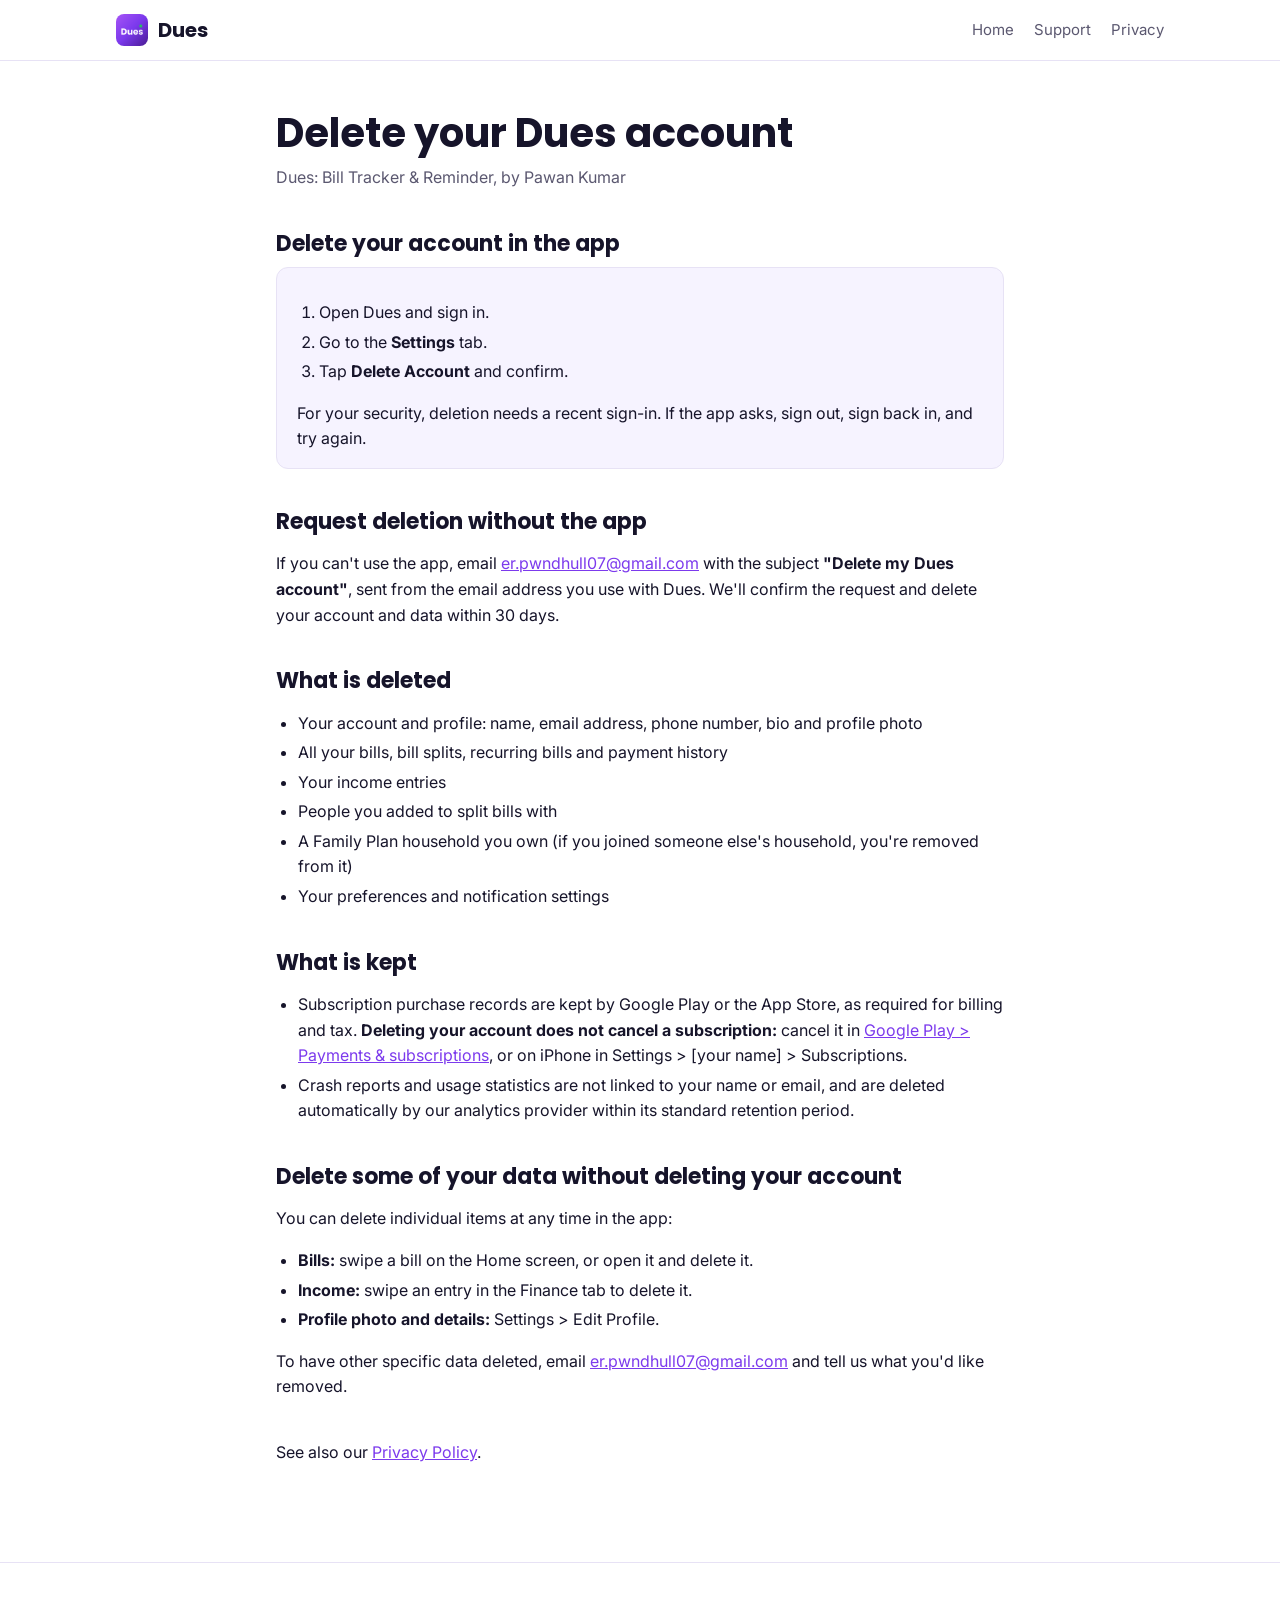
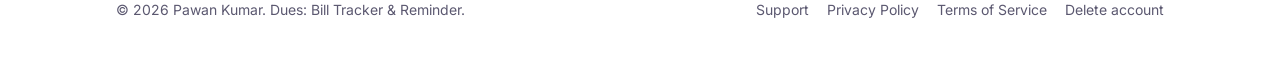
==== delete-account/index.html @ 2e345c98 "Add Dues website: landing page, privacy, terms, support, account deletion One static site for both t" ====
<!doctype html>
<html lang="en">
<head>
<meta charset="utf-8">
<meta name="viewport" content="width=device-width, initial-scale=1">
<title>Delete your account · Dues</title>
<meta name="description" content="How to delete your Dues: Bill Tracker &amp; Reminder account and data, with or without the app.">
<meta name="theme-color" content="#0f0f1e">
<link rel="icon" type="image/png" href="../assets/favicon.png">
<link rel="apple-touch-icon" href="../assets/icon-180.png">
<link rel="preconnect" href="https://fonts.googleapis.com">
<link rel="preconnect" href="https://fonts.gstatic.com" crossorigin>
<link href="https://fonts.googleapis.com/css2?family=Inter:wght@400;500;600&family=Poppins:wght@600;700&display=swap" rel="stylesheet">
<link rel="stylesheet" href="../assets/styles.css">
</head>
<body>
<a class="skip" href="#main">Skip to content</a>
<header class="site-header">
  <div class="wrap">
    <a class="brand" href="../"><img src="../assets/icon-180.png" alt="">Dues</a>
    <nav class="nav" aria-label="Main">
      <a class="hide-sm" href="../">Home</a>
      <a href="../support/">Support</a>
      <a href="../privacy/">Privacy</a>
    </nav>
  </div>
</header>

<main id="main" class="doc">
  <h1>Delete your Dues account</h1>
  <p class="meta">Dues: Bill Tracker &amp; Reminder, by Pawan Kumar</p>

  <h2>Delete your account in the app</h2>
  <div class="card">
    <ol>
      <li>Open Dues and sign in.</li>
      <li>Go to the <strong>Settings</strong> tab.</li>
      <li>Tap <strong>Delete Account</strong> and confirm.</li>
    </ol>
    <p class="muted" style="margin-bottom:0">For your security, deletion needs a recent sign-in. If the app asks, sign out, sign back in, and try again.</p>
  </div>

  <h2>Request deletion without the app</h2>
  <p>If you can't use the app, email <a href="mailto:er.pwndhull07@gmail.com?subject=Delete%20my%20Dues%20account">er.pwndhull07@gmail.com</a> with the subject <strong>"Delete my Dues account"</strong>, sent from the email address you use with Dues. We'll confirm the request and delete your account and data within 30 days.</p>

  <h2>What is deleted</h2>
  <ul>
    <li>Your account and profile: name, email address, phone number, bio and profile photo</li>
    <li>All your bills, bill splits, recurring bills and payment history</li>
    <li>Your income entries</li>
    <li>People you added to split bills with</li>
    <li>A Family Plan household you own (if you joined someone else's household, you're removed from it)</li>
    <li>Your preferences and notification settings</li>
  </ul>

  <h2>What is kept</h2>
  <ul>
    <li>Subscription purchase records are kept by Google Play or the App Store, as required for billing and tax. <strong>Deleting your account does not cancel a subscription:</strong> cancel it in <a href="https://play.google.com/store/account/subscriptions" rel="noopener">Google Play &gt; Payments &amp; subscriptions</a>, or on iPhone in Settings &gt; [your name] &gt; Subscriptions.</li>
    <li>Crash reports and usage statistics are not linked to your name or email, and are deleted automatically by our analytics provider within its standard retention period.</li>
  </ul>

  <h2 id="data">Delete some of your data without deleting your account</h2>
  <p>You can delete individual items at any time in the app:</p>
  <ul>
    <li><strong>Bills:</strong> swipe a bill on the Home screen, or open it and delete it.</li>
    <li><strong>Income:</strong> swipe an entry in the Finance tab to delete it.</li>
    <li><strong>Profile photo and details:</strong> Settings &gt; Edit Profile.</li>
  </ul>
  <p>To have other specific data deleted, email <a href="mailto:er.pwndhull07@gmail.com?subject=Dues%20data%20deletion%20request">er.pwndhull07@gmail.com</a> and tell us what you'd like removed.</p>

  <p class="muted" style="margin-top:40px">See also our <a href="../privacy/">Privacy Policy</a>.</p>
</main>

<footer class="site-footer">
  <div class="wrap">
    <span>© 2026 Pawan Kumar. Dues: Bill Tracker &amp; Reminder.</span>
    <nav aria-label="Footer">
      <a href="../support/">Support</a>
      <a href="../privacy/">Privacy Policy</a>
      <a href="../terms/">Terms of Service</a>
      <a href="./">Delete account</a>
    </nav>
  </div>
</footer>
</body>
</html>
---- assets/styles.css ----
/* Dues website — shared styles. Colours follow the app's AppTheme. */
:root {
  --bg: #ffffff;
  --bg-soft: #f6f3ff;
  --card: #ffffff;
  --border: #e7e2f5;
  --fg: #16142a;
  --muted: #5b5870;
  --accent: #7c3aed;
  --accent-strong: #6d28d9;
  --accent-soft: #ede5ff;
  --green: #22c55e;
  --hero-bg: #0f0f1e;
  --hero-card: #1a1a2e;
  --hero-fg: #ffffff;
  --hero-muted: #b3aec8;
  --radius: 16px;
  --max: 1080px;
  color-scheme: light;
}
@media (prefers-color-scheme: dark) {
  :root {
    --bg: #0f0f1e;
    --bg-soft: #15142a;
    --card: #1a1a2e;
    --border: #2a2745;
    --fg: #f1eefc;
    --muted: #b3aec8;
    --accent: #b388ff;
    --accent-strong: #9d4eff;
    --accent-soft: #261f45;
    color-scheme: dark;
  }
}

* { box-sizing: border-box; }
html { -webkit-text-size-adjust: 100%; }
body {
  margin: 0;
  background: var(--bg);
  color: var(--fg);
  font: 16px/1.6 "Inter", -apple-system, BlinkMacSystemFont, "Segoe UI", Roboto, sans-serif;
}
img { max-width: 100%; display: block; }
a { color: var(--accent); }
a:hover { color: var(--accent-strong); }
h1, h2, h3 { font-family: "Poppins", "Inter", sans-serif; line-height: 1.2; margin: 0; }
.wrap { max-width: var(--max); margin: 0 auto; padding: 0 16px; }
.skip { position: absolute; left: -9999px; }
.skip:focus { left: 16px; top: 16px; background: var(--card); padding: 8px 12px; z-index: 10; }

/* ── Header ─────────────────────────────────────────────── */
.site-header { position: sticky; top: 0; z-index: 5; background: color-mix(in srgb, var(--bg) 88%, transparent); backdrop-filter: blur(10px); border-bottom: 1px solid var(--border); }
.site-header .wrap { display: flex; align-items: center; justify-content: space-between; height: 60px; gap: 12px; }
.brand { display: flex; align-items: center; gap: 10px; text-decoration: none; color: var(--fg); font: 700 20px "Poppins", sans-serif; }
.brand img { width: 32px; height: 32px; border-radius: 8px; }
.nav { display: flex; gap: 20px; font-size: 15px; }
.nav a { color: var(--muted); text-decoration: none; }
.nav a:hover, .nav a[aria-current="page"] { color: var(--fg); }
@media (max-width: 560px) { .nav .hide-sm { display: none; } .nav { gap: 14px; } }

/* ── Hero ───────────────────────────────────────────────── */
.hero { background: radial-gradient(1200px 500px at 80% -10%, #4c1d95 0%, transparent 60%), var(--hero-bg); color: var(--hero-fg); overflow: hidden; }
.hero .wrap { display: grid; grid-template-columns: 1.1fr 0.9fr; gap: 40px; align-items: center; padding-top: 72px; padding-bottom: 72px; }
.hero h1 { font-size: clamp(36px, 6vw, 60px); letter-spacing: -0.02em; }
.hero h1 .dot { color: var(--green); }
.hero p.lead { color: var(--hero-muted); font-size: 19px; max-width: 34ch; margin: 18px 0 28px; }
.hero .phone { justify-self: center; width: min(300px, 80vw); border-radius: 36px; border: 8px solid #26233d; box-shadow: 0 30px 80px rgba(124, 58, 237, 0.35); overflow: hidden; background: #000; }
.hero .note { color: var(--hero-muted); font-size: 14px; margin-top: 14px; }
@media (max-width: 820px) {
  .hero .wrap { grid-template-columns: 1fr; text-align: center; padding-top: 48px; padding-bottom: 56px; }
  .hero p.lead { margin-left: auto; margin-right: auto; }
  .stores { justify-content: center; }
}

/* ── Store buttons ──────────────────────────────────────── */
.stores { display: flex; flex-wrap: wrap; gap: 12px; }
.store-btn { display: inline-flex; align-items: center; gap: 10px; min-width: 190px; padding: 10px 18px; border-radius: 12px; background: #000; color: #fff; text-decoration: none; border: 1px solid #3a3752; transition: transform .15s ease, border-color .15s ease; }
.store-btn:hover { color: #fff; transform: translateY(-2px); border-color: #7c7899; }
.store-btn svg { width: 26px; height: 26px; flex: none; }
.store-btn small { display: block; font-size: 11px; line-height: 1.1; opacity: .85; }
.store-btn strong { display: block; font-size: 18px; line-height: 1.2; font-weight: 600; }

/* ── Sections ───────────────────────────────────────────── */
section { padding: 80px 0; }
section.alt { background: var(--bg-soft); }
.eyebrow { color: var(--accent); font-weight: 600; font-size: 14px; letter-spacing: .06em; text-transform: uppercase; margin-bottom: 10px; }
.section-title { font-size: clamp(28px, 4vw, 40px); margin-bottom: 14px; }
.section-lead { color: var(--muted); max-width: 60ch; margin: 0 0 40px; font-size: 18px; }

.features { display: grid; grid-template-columns: repeat(3, 1fr); gap: 20px; }
@media (max-width: 900px) { .features { grid-template-columns: repeat(2, 1fr); } }
@media (max-width: 560px) { .features { grid-template-columns: 1fr; } }
.feature { background: var(--card); border: 1px solid var(--border); border-radius: var(--radius); padding: 24px; }
.feature .icon { width: 44px; height: 44px; border-radius: 12px; display: grid; place-items: center; background: var(--accent-soft); color: var(--accent); margin-bottom: 16px; }
.feature .icon svg { width: 22px; height: 22px; }
.feature h3 { font-size: 18px; margin-bottom: 6px; }
.feature p { color: var(--muted); margin: 0; }

.shots { display: grid; grid-template-columns: repeat(3, 1fr); gap: 24px; }
.shots figure { margin: 0; }
.shots img { border-radius: 24px; border: 1px solid var(--border); box-shadow: 0 16px 40px rgba(20, 10, 60, 0.15); }
.shots figcaption { text-align: center; color: var(--muted); font-size: 15px; margin-top: 12px; }
@media (max-width: 720px) {
  .shots { grid-template-columns: repeat(3, 72%); overflow-x: auto; scroll-snap-type: x mandatory; padding-bottom: 12px; }
  .shots figure { scroll-snap-align: center; }
}

.platforms { display: grid; grid-template-columns: 1fr 1fr; gap: 20px; }
@media (max-width: 720px) { .platforms { grid-template-columns: 1fr; } }
.platform { background: var(--card); border: 1px solid var(--border); border-radius: var(--radius); padding: 28px; }
.platform h3 { font-size: 22px; margin-bottom: 4px; }
.platform .req { color: var(--muted); font-size: 14px; margin: 0 0 16px; }
.platform ul { margin: 0 0 22px; padding-left: 20px; color: var(--muted); }

.cta { text-align: center; }
.cta .stores { justify-content: center; margin-top: 28px; }

/* ── Document pages (privacy, terms, support) ──────────── */
.doc { max-width: 760px; margin: 0 auto; padding: 48px 16px 80px; }
.doc h1 { font-size: clamp(30px, 5vw, 40px); margin-bottom: 8px; }
.doc .meta { color: var(--muted); margin: 0 0 32px; }
.doc h2 { font-size: 22px; margin: 40px 0 10px; }
.doc h3 { font-size: 17px; margin: 24px 0 6px; }
.doc p, .doc li { color: var(--fg); }
.doc ul, .doc ol { padding-left: 22px; }
.doc li + li { margin-top: 4px; }
.card { background: var(--bg-soft); border: 1px solid var(--border); border-radius: 12px; padding: 16px 20px; }
.muted { color: var(--muted); }
.toc { background: var(--bg-soft); border: 1px solid var(--border); border-radius: 12px; padding: 16px 20px; margin-bottom: 8px; }
.toc ol { margin: 6px 0 0; }
table { width: 100%; border-collapse: collapse; margin: 12px 0; font-size: 15px; }
th, td { text-align: left; vertical-align: top; padding: 10px 12px; border-bottom: 1px solid var(--border); }
th { font-weight: 600; }
.table-scroll { overflow-x: auto; }

details { background: var(--card); border: 1px solid var(--border); border-radius: 12px; padding: 14px 18px; margin-bottom: 10px; }
details summary { cursor: pointer; font-weight: 600; }
details[open] summary { margin-bottom: 8px; }
.btn { display: inline-block; background: var(--accent-strong); color: #fff; text-decoration: none; padding: 12px 20px; border-radius: 10px; font-weight: 600; }
.btn:hover { color: #fff; background: var(--accent); }

/* ── Footer ─────────────────────────────────────────────── */
.site-footer { border-top: 1px solid var(--border); padding: 36px 0; color: var(--muted); font-size: 14px; }
.site-footer .wrap { display: flex; flex-wrap: wrap; justify-content: space-between; gap: 16px; }
.site-footer nav { display: flex; flex-wrap: wrap; gap: 18px; }
.site-footer a { color: var(--muted); text-decoration: none; }
.site-footer a:hover { color: var(--fg); }
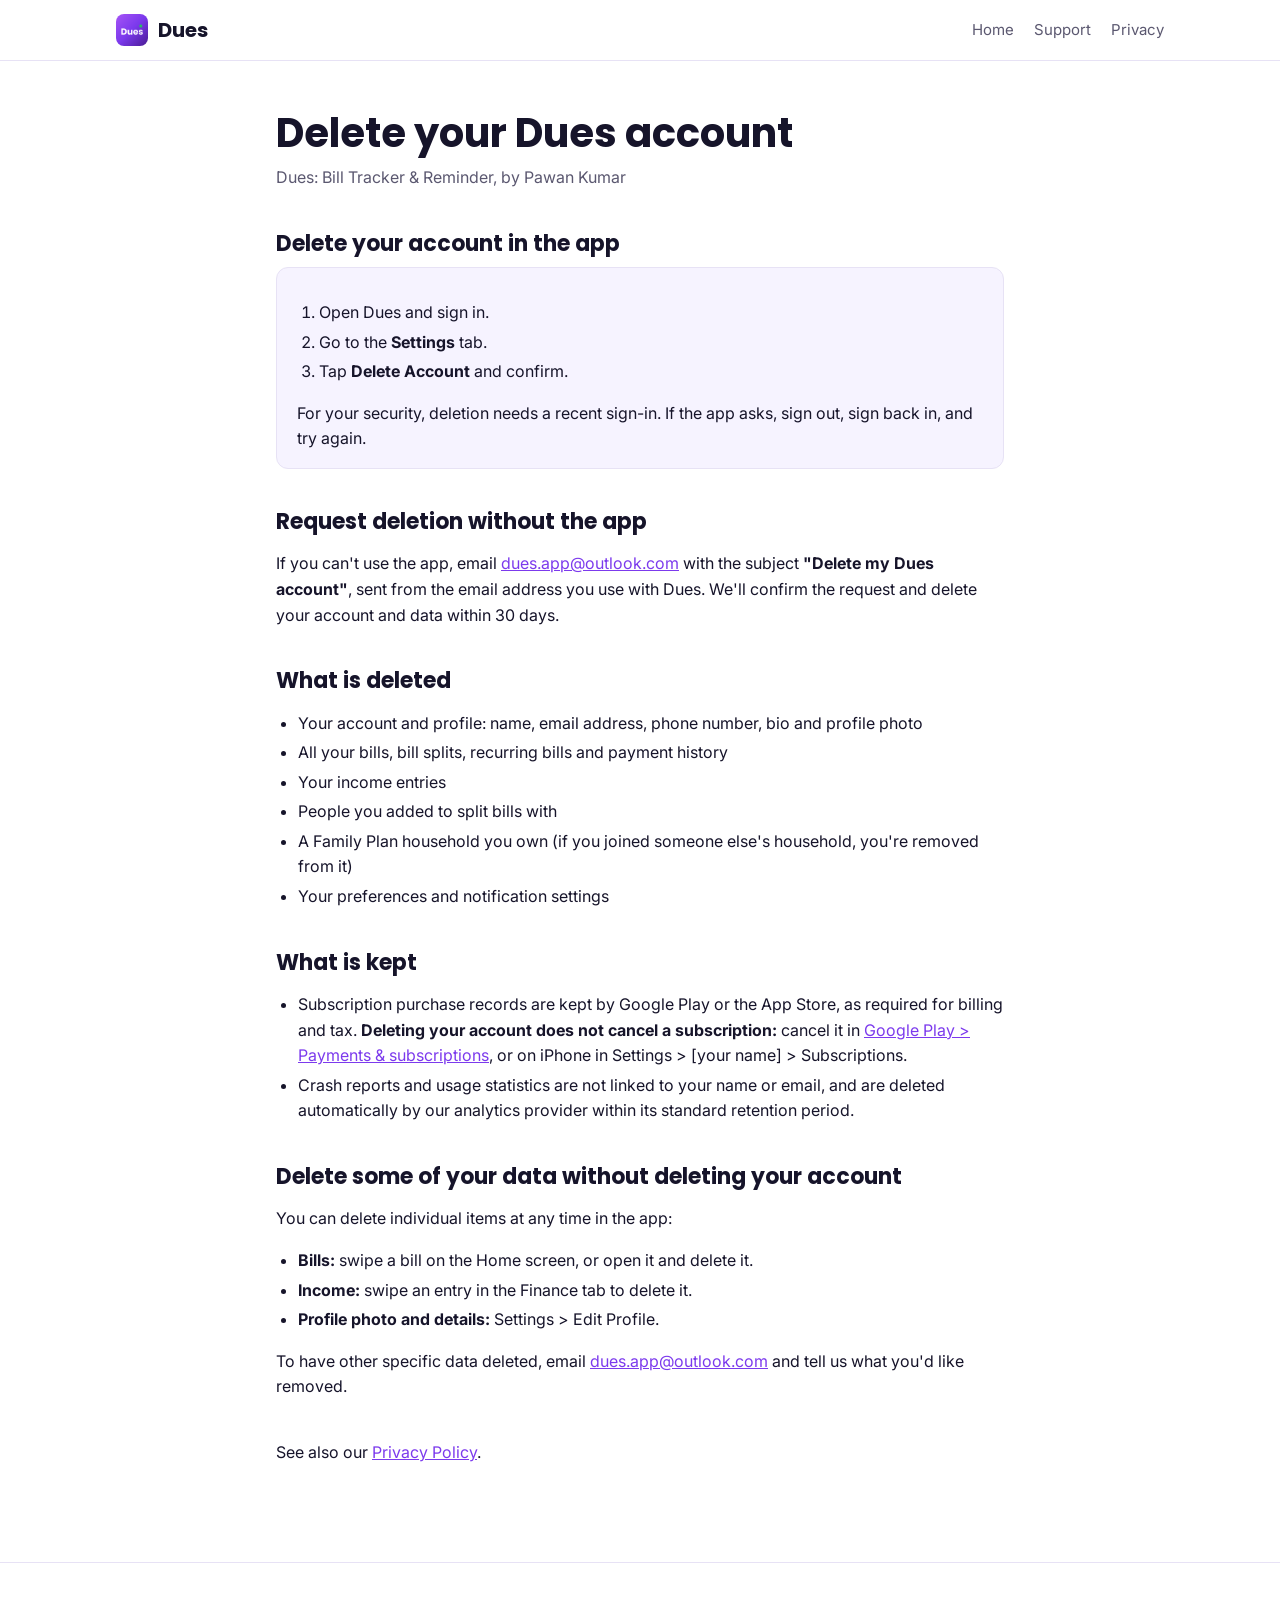
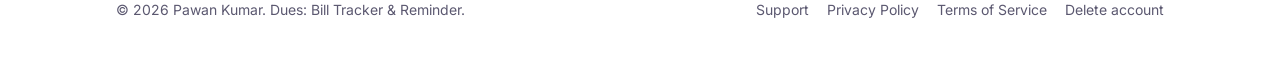
==== commit 0c03f60d: "Support email is now dues.app@outlook.com Co-Authored-By: Claude Opus 5.5 <noreply@anthropic.com>" ====
--- a/delete-account/index.html
+++ b/delete-account/index.html
@@ -11,7 +11,7 @@
 <link rel="preconnect" href="https://fonts.googleapis.com">
 <link rel="preconnect" href="https://fonts.gstatic.com" crossorigin>
 <link href="https://fonts.googleapis.com/css2?family=Inter:wght@400;500;600&family=Poppins:wght@600;700&display=swap" rel="stylesheet">
-<link rel="stylesheet" href="../assets/styles.css">
+<link rel="stylesheet" href="../assets/styles.css?v=3">
 </head>
 <body>
 <a class="skip" href="#main">Skip to content</a>
@@ -41,7 +41,7 @@
   </div>
 
   <h2>Request deletion without the app</h2>
-  <p>If you can't use the app, email <a href="mailto:er.pwndhull07@gmail.com?subject=Delete%20my%20Dues%20account">er.pwndhull07@gmail.com</a> with the subject <strong>"Delete my Dues account"</strong>, sent from the email address you use with Dues. We'll confirm the request and delete your account and data within 30 days.</p>
+  <p>If you can't use the app, email <a href="mailto:dues.app@outlook.com?subject=Delete%20my%20Dues%20account">dues.app@outlook.com</a> with the subject <strong>"Delete my Dues account"</strong>, sent from the email address you use with Dues. We'll confirm the request and delete your account and data within 30 days.</p>
 
   <h2>What is deleted</h2>
   <ul>
@@ -66,7 +66,7 @@
     <li><strong>Income:</strong> swipe an entry in the Finance tab to delete it.</li>
     <li><strong>Profile photo and details:</strong> Settings &gt; Edit Profile.</li>
   </ul>
-  <p>To have other specific data deleted, email <a href="mailto:er.pwndhull07@gmail.com?subject=Dues%20data%20deletion%20request">er.pwndhull07@gmail.com</a> and tell us what you'd like removed.</p>
+  <p>To have other specific data deleted, email <a href="mailto:dues.app@outlook.com?subject=Dues%20data%20deletion%20request">dues.app@outlook.com</a> and tell us what you'd like removed.</p>
 
   <p class="muted" style="margin-top:40px">See also our <a href="../privacy/">Privacy Policy</a>.</p>
 </main>
--- a/assets/styles.css
+++ b/assets/styles.css
@@ -41,7 +41,7 @@
   color: var(--fg);
   font: 16px/1.6 "Inter", -apple-system, BlinkMacSystemFont, "Segoe UI", Roboto, sans-serif;
 }
-img { max-width: 100%; display: block; }
+img { max-width: 100%; height: auto; display: block; }
 a { color: var(--accent); }
 a:hover { color: var(--accent-strong); }
 h1, h2, h3 { font-family: "Poppins", "Inter", sans-serif; line-height: 1.2; margin: 0; }
@@ -65,12 +65,57 @@
 .hero h1 { font-size: clamp(36px, 6vw, 60px); letter-spacing: -0.02em; }
 .hero h1 .dot { color: var(--green); }
 .hero p.lead { color: var(--hero-muted); font-size: 19px; max-width: 34ch; margin: 18px 0 28px; }
-.hero .phone { justify-self: center; width: min(300px, 80vw); border-radius: 36px; border: 8px solid #26233d; box-shadow: 0 30px 80px rgba(124, 58, 237, 0.35); overflow: hidden; background: #000; }
 .hero .note { color: var(--hero-muted); font-size: 14px; margin-top: 14px; }
 @media (max-width: 820px) {
   .hero .wrap { grid-template-columns: 1fr; text-align: center; padding-top: 48px; padding-bottom: 56px; }
   .hero p.lead { margin-left: auto; margin-right: auto; }
   .stores { justify-content: center; }
+}
+
+/* ── Device mockup ───────────────────────────────────────
+   A CSS phone frame sized to the 9:16 screenshots, so nothing is cropped
+   or stretched. Side buttons are the frame's ::before/::after; the camera
+   and glass glare sit on the screen. */
+.device {
+  position: relative;
+  padding: 3.6%;
+  border-radius: 13% / 7.4%;
+  background: linear-gradient(150deg, #3a3753 0%, #1b1a2b 45%, #0c0b16 100%);
+  box-shadow:
+    inset 0 0 0 1.5px rgba(255, 255, 255, 0.14),
+    inset 0 0 0 5px #0a0912,
+    0 2px 2px rgba(0, 0, 0, 0.25),
+    0 30px 60px -18px rgba(76, 29, 149, 0.55),
+    0 18px 36px -18px rgba(0, 0, 0, 0.55);
+}
+.device::before, .device::after {
+  content: ""; position: absolute; width: 3px; border-radius: 2px;
+  background: linear-gradient(90deg, #11101c, #3b3854);
+}
+.device::before { right: -3px; top: 24%; height: 11%; }           /* power */
+.device::after  { left: -3px;  top: 18%; height: 17%; transform: scaleX(-1); } /* volume */
+.device-screen { position: relative; overflow: hidden; border-radius: 9.5% / 5.4%; background: #000; }
+.device-screen img { width: 100%; }
+.device-screen::before {   /* punch-hole camera */
+  content: ""; position: absolute; z-index: 2; top: 1.6%; left: 50%;
+  width: 3.6%; aspect-ratio: 1; transform: translateX(-50%); border-radius: 50%;
+  background: radial-gradient(circle at 35% 35%, #3a4a6b 0 18%, #05060a 45%);
+  box-shadow: 0 0 0 1.5px #000;
+}
+.device-screen::after {    /* glass glare */
+  content: ""; position: absolute; inset: 0; z-index: 1; pointer-events: none;
+  background: linear-gradient(115deg, rgba(255, 255, 255, 0.10) 0%, rgba(255, 255, 255, 0.03) 28%, transparent 42%);
+}
+
+.hero-stage { justify-self: center; width: min(300px, 74vw); perspective: 1600px; }
+.device--hero { transform: rotateY(-16deg) rotateX(6deg) rotateZ(1.5deg); transition: transform .6s cubic-bezier(.2,.7,.2,1); }
+.device--hero:hover { transform: rotateY(-6deg) rotateX(2deg); }
+@media (max-width: 820px) {
+  .hero-stage { width: min(270px, 70vw); }
+  .device--hero { transform: rotateY(-8deg) rotateX(4deg); }
+}
+@media (prefers-reduced-motion: reduce) {
+  .device, .shot .device { transition: none; }
 }
 
 /* ── Store buttons ──────────────────────────────────────── */
@@ -97,13 +142,20 @@
 .feature h3 { font-size: 18px; margin-bottom: 6px; }
 .feature p { color: var(--muted); margin: 0; }
 
-.shots { display: grid; grid-template-columns: repeat(3, 1fr); gap: 24px; }
-.shots figure { margin: 0; }
-.shots img { border-radius: 24px; border: 1px solid var(--border); box-shadow: 0 16px 40px rgba(20, 10, 60, 0.15); }
-.shots figcaption { text-align: center; color: var(--muted); font-size: 15px; margin-top: 12px; }
+/* Screenshot gallery: three phones fanned out in 3D */
+.shots { display: grid; grid-template-columns: repeat(3, 1fr); gap: 8px; align-items: end; perspective: 1800px; padding: 24px 0 8px; }
+.shot { margin: 0; display: flex; flex-direction: column; align-items: center; }
+.shot .device { width: min(100%, 270px); transition: transform .5s cubic-bezier(.2,.7,.2,1); }
+.shot--left .device { transform: rotateY(24deg) translateZ(-60px) scale(.92); transform-origin: right center; }
+.shot--right .device { transform: rotateY(-24deg) translateZ(-60px) scale(.92); transform-origin: left center; }
+.shot--center { z-index: 1; }
+.shot--center .device { transform: translateY(-16px); }
+.shot:hover .device { transform: none; }
+.shots figcaption { text-align: center; color: var(--muted); font-size: 15px; margin-top: 22px; }
 @media (max-width: 720px) {
-  .shots { grid-template-columns: repeat(3, 72%); overflow-x: auto; scroll-snap-type: x mandatory; padding-bottom: 12px; }
-  .shots figure { scroll-snap-align: center; }
+  .shots { grid-template-columns: repeat(3, 70%); gap: 16px; overflow-x: auto; scroll-snap-type: x mandatory; padding: 16px 4px 12px; perspective: none; }
+  .shot { scroll-snap-align: center; }
+  .shot--left .device, .shot--right .device, .shot--center .device { transform: none; }
 }
 
 .platforms { display: grid; grid-template-columns: 1fr 1fr; gap: 20px; }
